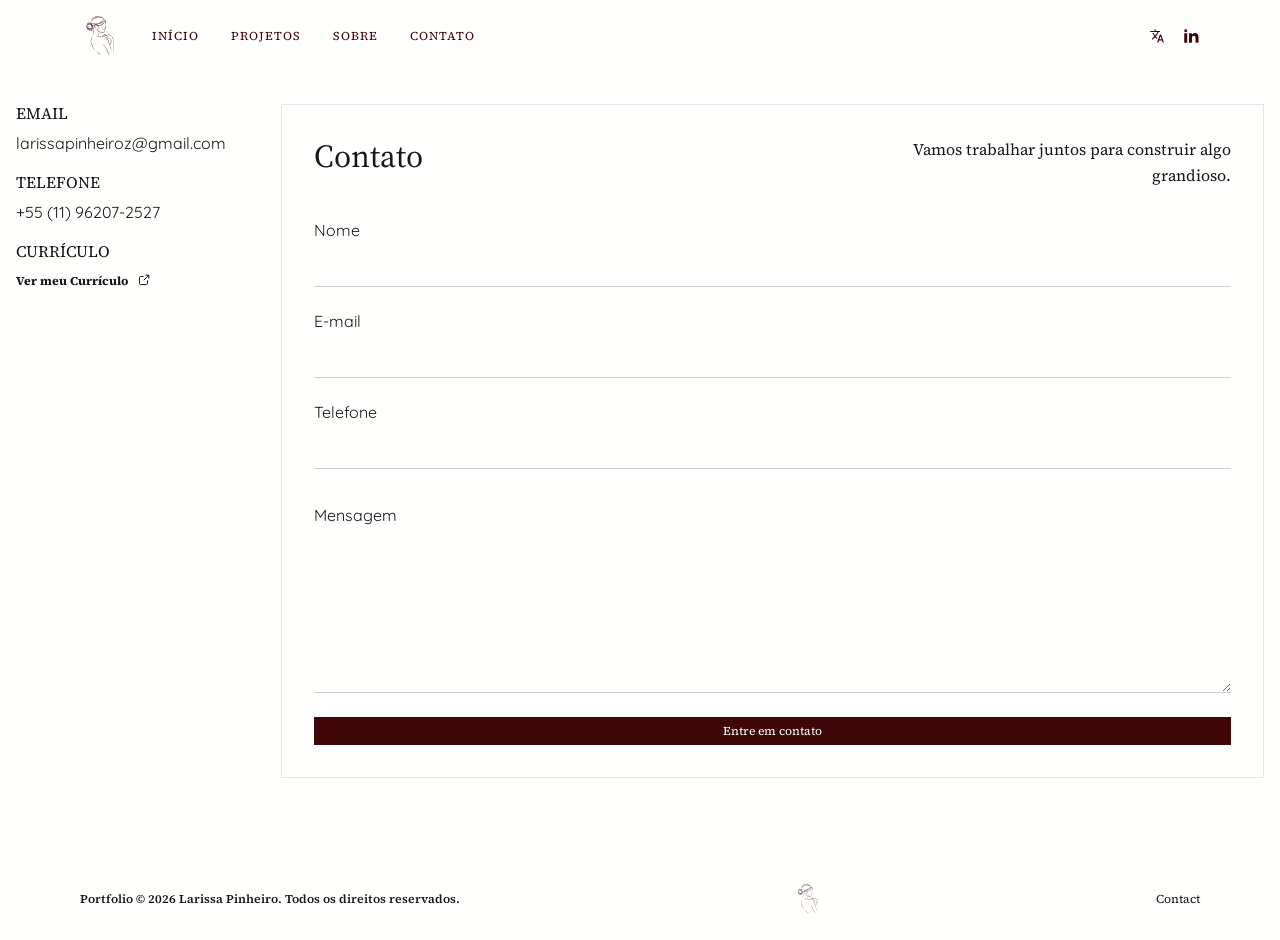
==== contato.html @ ab094ffb "adiciona novas paginas e tualiza projeto" ====
<!DOCTYPE html>
<html lang="pt-BR">
<head>
  <meta charset="UTF-8">
  <meta name="viewport" content="width=device-width, initial-scale=1.0">
  <title>Contato | Larissa Pinheiro</title>

  <!-- FONTS -->
  <link href="https://fonts.googleapis.com/css2?family=Source+Serif+Pro:wght@400;600;700&family=Quicksand:wght@400;600;700&display=swap" rel="stylesheet">

  <!-- CSS -->
  <link rel="stylesheet" href="css/style-base.css">
  <link rel="stylesheet" href="css/style-contato.css">
</head>

<body>

  <header class="header">
    <div class="header-left">
      <img src="assets/icons/woman.svg" alt="logo" class="logo">

      <nav class="menu">
        <a href="index.html">Início</a>
        <a href="index.html#projetos">Projetos</a>
        <a href="sobre.html">Sobre</a>
        <a href="contato.html">Contato</a>
      </nav>
    </div>

    <div class="header-right">
      <a href="index-en.html" aria-label="English">
        <img src="assets/icons/language.svg" alt="idioma">
      </a>

      <a href="https://www.linkedin.com/in/larissapinheiroz/" target="_blank" rel="noopener noreferrer" aria-label="LinkedIn">
        <img src="assets/icons/linkedin.svg" alt="linkedin">
      </a>
    </div>
  </header>

  <main>
    <section class="section contato">
      <div class="container contato-layout">

        <!-- COLUNA ESQUERDA -->
        <div class="contato-info">
          <div class="contato-item">
            <h2>Email</h2>
            <p>larissapinheiroz@gmail.com</p>
          </div>

          <div class="contato-item">
            <h2>Telefone</h2>
            <p>+55 (11) 96207-2527</p>
          </div>

          <div class="contato-item">
            <h2>Currículo</h2>

            <a href="assets/docs/curriculo-larissa-pinheiro.pdf" target="_blank" rel="noopener noreferrer" class="curriculo-link">
              <span>Ver meu Currículo</span>
              <img src="assets/icons/external-link.svg" alt="">
            </a>
          </div>
        </div>

        <!-- COLUNA DIREITA -->
        <div class="contato-form-wrap">
          <div class="contato-top">
            <h2>Contato</h2>
            <p>Vamos trabalhar juntos para construir algo grandioso.</p>
          </div>

          <form class="contato-form" action="#" method="post">
            <div class="field">
              <label for="nome">Nome</label>
              <input type="text" id="nome" name="nome">
            </div>

            <div class="field">
              <label for="email">E-mail</label>
              <input type="email" id="email" name="email">
            </div>

            <div class="field">
              <label for="telefone">Telefone</label>
              <input type="tel" id="telefone" name="telefone">
            </div>

            <div class="field field-message">
              <label for="mensagem">Mensagem</label>
              <textarea id="mensagem" name="mensagem"></textarea>
            </div>

            <button type="submit" class="contato-button">Entre em contato</button>
          </form>
        </div>

      </div>
    </section>
  </main>

  <footer class="footer">
    <div class="footer-left">
      Portfolio © 2026 Larissa Pinheiro. Todos os direitos reservados.
    </div>

    <div class="footer-center">
      <img src="assets/icons/woman.svg" alt="logo">
    </div>

    <div class="footer-right">
      Contact
    </div>
  </footer>

</body>
</html>
---- css/style-base.css ----
/* ===== RESET ===== */
* {
  margin: 0;
  padding: 0;
  box-sizing: border-box;
}

/* ===== BASE ===== */
html {
  scroll-behavior: smooth;
}

body {
  font-family: 'Source Serif Pro', serif;
  background-color: #FFFFFE;
  color: #181616;
}

img {
  display: block;
  max-width: 100%;
}

a {
  color: inherit;
  text-decoration: none;
}

/* ===== CONTAINER ===== */
.container {
  max-width: 1280px;
  margin: 0 auto;
  padding: 0 16px;
}

/* ===== TYPOGRAPHY ===== */
h1,
h2,
h3 {
  font-family: 'Source Serif Pro', serif;
  font-weight: 400;
  color: #181616;
}

h1 {
  font-size: 32px;
  line-height: 1.15;
}

h2 {
  font-size: 32px;
  line-height: 1.2;
  margin-bottom: 16px;
}

h3 {
  font-size: 20px;
  line-height: 1.2;
  margin-bottom: 8px;
}

p {
  font-family: 'Quicksand', sans-serif;
  font-size: 16px;
  line-height: 1.6;
  color: #364153;
  max-width: 700px;
}

strong {
  font-weight: 700;
}

/* ===== SECTIONS ===== */
.section {
  padding: 80px 0;
}

.section-header {
  display: flex;
  flex-direction: column;
  gap: 16px;
  margin-bottom: 32px;
}

/* ===== HEADER ===== */
.header {
  display: flex;
  justify-content: space-between;
  align-items: center;
  padding: 16px 80px;
  background: #FFFFFE;
}

.header-left {
  display: flex;
  align-items: center;
  gap: 32px;
}

.logo {
  width: 40px;
}

.menu {
  display: flex;
  gap: 32px;
}

.menu a {
  font-family: 'Source Serif Pro', serif;
  font-size: 12px;
  font-weight: 400;
  text-transform: uppercase;
  letter-spacing: 1px;
  color: #400708;
}

.header-right {
  display: flex;
  align-items: center;
  gap: 16px;
}

.header-right img {
  width: 18px;
  cursor: pointer;
}

/* ===== FOOTER ===== */
.footer {
  display: flex;
  justify-content: space-between;
  align-items: center;
  padding: 16px 80px;
  height: 82px;
  background: #FFFFFE;
}

.footer-left {
  font-size: 12px;
  font-weight: 600;
  color: #181616;
}

.footer-center img {
  width: 30px;
  opacity: 0.8;
}

.footer-right {
  font-size: 12px;
  color: #181616;
  cursor: pointer;
}
---- css/style-contato.css ----
/* ===== CONTATO ===== */

.contato {
  padding: 32px 0 80px;
}

.contato-layout {
  display: flex;
  justify-content: space-between;
  align-items: flex-start;
  gap: 48px;
}

/* COLUNA ESQUERDA */

.contato-info {
  width: 217px;
  display: flex;
  flex-direction: column;
  gap: 16px;
  padding-right: 48px;
}

.contato-item {
  display: flex;
  flex-direction: column;
  gap: 8px;
}

.contato-item h2 {
  font-family: 'Source Serif Pro', serif;
  font-size: 16px;
  font-weight: 400;
  text-transform: uppercase;
  margin: 0;
}

.contato-item p {
  font-family: 'Quicksand', sans-serif;
  font-size: 16px;
  font-weight: 400;
  color: #181616;
  margin: 0;
}

/* LINK DO CURRÍCULO */

.curriculo-link {
  display: inline-flex;
  align-items: center;
  gap: 8px;
  width: fit-content;
  padding-top: 4px;
}

.curriculo-link span {
  font-family: 'Source Serif Pro', serif;
  font-size: 12px;
  font-weight: 700;
  color: #181616;
}

.curriculo-link img {
  width: 15px;
  height: 15px;
  display: block;
}

/* COLUNA DIREITA */

.contato-form-wrap {
  flex: 1;
  min-width: 0;
}

.contato-top {
  display: flex;
  justify-content: space-between;
  align-items: flex-start;
  gap: 16px;
  margin-bottom: 32px;
}

.contato-top h2 {
  font-size: 32px;
  margin: 0;
}

.contato-top p {
  font-family: 'Source Serif Pro', serif;
  font-size: 16px;
  font-weight: 400;
  color: #181616;
  margin: 0;
  text-align: right;
  max-width: 360px;
}

/* FORM */

.contato-form {
  display: flex;
  flex-direction: column;
  gap: 24px;
  width: 100%;
}

.field {
  display: flex;
  flex-direction: column;
  gap: 8px;
}

.field label {
  font-family: 'Quicksand', sans-serif;
  font-size: 16px;
  font-weight: 400;
  color: #181616;
}

.field input,
.field textarea {
  width: 100%;
  border: 0;
  border-bottom: 1px solid #D0D0D0;
  outline: none;
  background: transparent;
  font-family: 'Quicksand', sans-serif;
  font-size: 16px;
  color: #181616;
  padding: 8px 0 10px;
}

.field textarea {
  min-height: 160px;
  resize: vertical;
}

.field-message {
  margin-top: 12px;
}

.contato-button {
  width: 100%;
  height: 28px;
  border: 0;
  background: #400708;
  color: #FFFFFE;
  font-family: 'Source Serif Pro', serif;
  font-size: 12px;
  font-weight: 400;
  cursor: pointer;
}
 
.contato-form-wrap {
  flex: 1;
  min-width: 0;

  border: 1px solid #E6E6E6; /* borda leve */
  padding: 32px;
}

/* RESPONSIVO */

@media (max-width: 1100px) {
  .contato-layout {
    flex-direction: column;
  }

  .contato-info {
    width: 100%;
    padding-right: 0;
  }

  .contato-form-wrap {
    width: 100%;
  }

  .contato-top {
    flex-direction: column;
  }

  .contato-top p {
    text-align: left;
    max-width: 100%;
  }
}
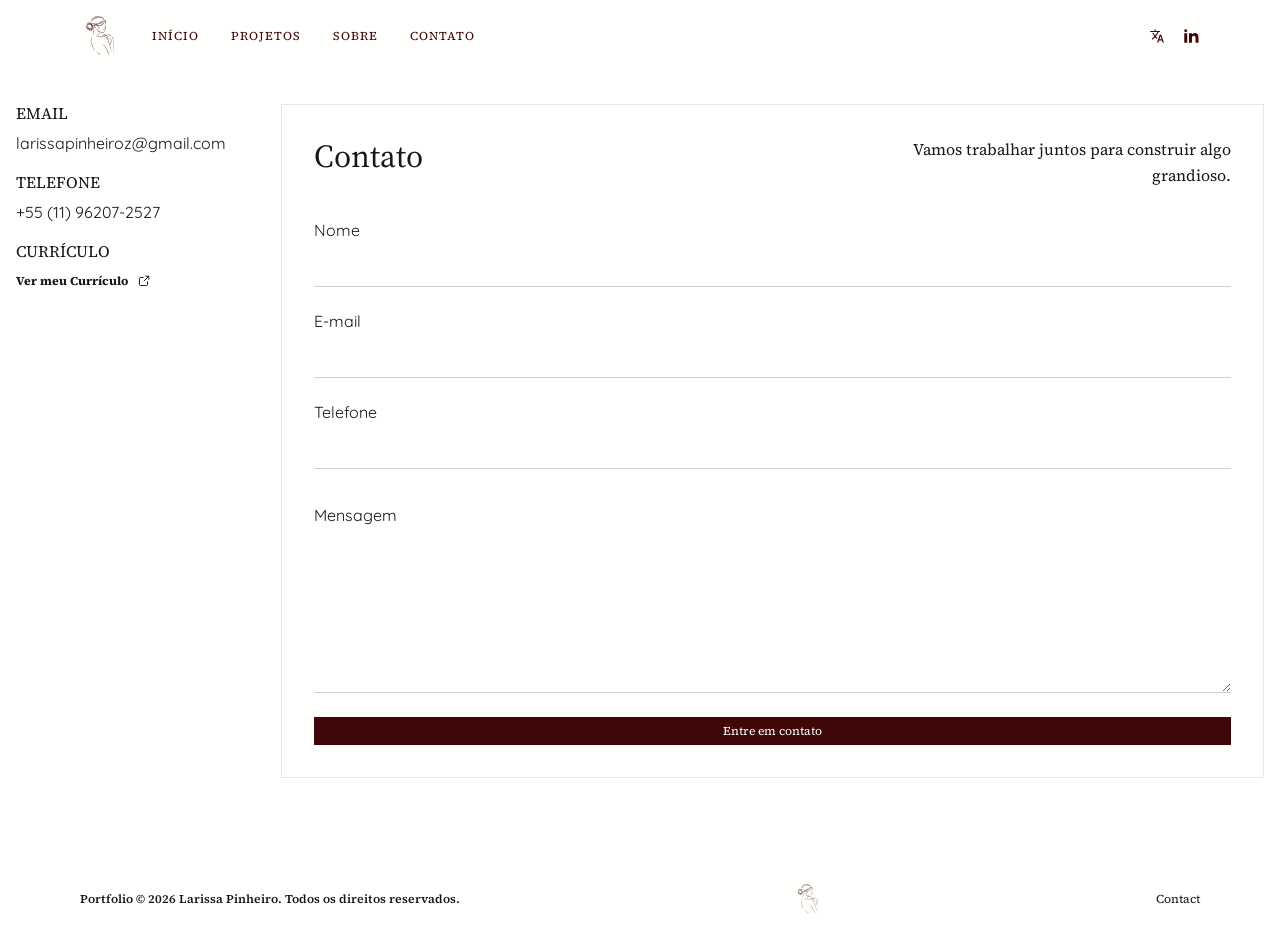
==== commit e40a9bd1: "Rebuild site-wide editorial motion system and clean old animation code" ====
--- a/contato.html
+++ b/contato.html
@@ -114,5 +114,6 @@
     </div>
   </footer>
 
+  <script src="js/script.js"></script>
 </body>
-</html>+</html>
--- a/css/style-base.css
+++ b/css/style-base.css
@@ -14,6 +14,8 @@
   font-family: 'Source Serif Pro', serif;
   background-color: #FFFFFE;
   color: #181616;
+  -webkit-font-smoothing: antialiased;
+  text-rendering: optimizeLegibility;
 }
 
 img {
@@ -90,6 +92,10 @@
   align-items: center;
   padding: 16px 80px;
   background: #FFFFFE;
+  position: sticky;
+  top: 0;
+  z-index: 30;
+  transition: background-color 0.35s ease, box-shadow 0.35s ease, backdrop-filter 0.35s ease;
 }
 
 .header-left {
@@ -114,6 +120,12 @@
   text-transform: uppercase;
   letter-spacing: 1px;
   color: #400708;
+  transition: color 0.3s ease;
+}
+
+.menu a:hover,
+.menu a:focus-visible {
+  color: #6a1013;
 }
 
 .header-right {
@@ -125,6 +137,19 @@
 .header-right img {
   width: 18px;
   cursor: pointer;
+  transition: transform 0.3s ease, opacity 0.3s ease;
+}
+
+.header-right a:hover img,
+.header-right a:focus-visible img {
+  opacity: 0.9;
+  transform: translateY(-1px);
+}
+
+.header-scrolled {
+  background: rgba(255, 255, 254, 0.92);
+  backdrop-filter: blur(8px);
+  box-shadow: 0 6px 20px rgba(24, 22, 22, 0.08);
 }
 
 /* ===== FOOTER ===== */
@@ -152,4 +177,61 @@
   font-size: 12px;
   color: #181616;
   cursor: pointer;
-}+}
+
+/* ===== ANIMAÇÃO GLOBAL (editorial) ===== */
+.motion {
+  will-change: opacity, transform;
+}
+
+.has-motion .motion {
+  opacity: 0;
+  transform: translate3d(0, 22px, 0);
+  transition:
+    opacity 0.72s cubic-bezier(0.22, 1, 0.36, 1),
+    transform 0.72s cubic-bezier(0.22, 1, 0.36, 1);
+  transition-delay: var(--motion-delay, 0s);
+}
+
+.has-motion .motion.in-view {
+  opacity: 1;
+  transform: translate3d(0, 0, 0);
+}
+
+button,
+.prototype-button,
+.project-link,
+.sobre-link,
+.curriculo-link,
+.contato-button {
+  transition: transform 0.3s ease, opacity 0.3s ease, box-shadow 0.3s ease;
+}
+
+button:hover,
+.prototype-button:hover,
+.project-link:hover,
+.sobre-link:hover,
+.curriculo-link:hover,
+.contato-button:hover {
+  transform: translateY(-1px);
+}
+
+button:focus-visible,
+a:focus-visible {
+  outline: 1px solid #400708;
+  outline-offset: 2px;
+}
+
+@media (prefers-reduced-motion: reduce) {
+  html {
+    scroll-behavior: auto;
+  }
+
+  *,
+  *::before,
+  *::after {
+    animation-duration: 0.01ms !important;
+    animation-iteration-count: 1 !important;
+    transition-duration: 0.01ms !important;
+  }
+}
--- a/css/style-contato.css
+++ b/css/style-contato.css
@@ -51,6 +51,7 @@
   gap: 8px;
   width: fit-content;
   padding-top: 4px;
+  transition: transform 0.3s ease, opacity 0.3s ease;
 }
 
 .curriculo-link span {
@@ -64,6 +65,11 @@
   width: 15px;
   height: 15px;
   display: block;
+  transition: transform 0.3s ease;
+}
+
+.curriculo-link:hover img {
+  transform: translateX(2px);
 }
 
 /* COLUNA DIREITA */
@@ -129,6 +135,12 @@
   font-size: 16px;
   color: #181616;
   padding: 8px 0 10px;
+  transition: border-color 0.3s ease;
+}
+
+.field input:focus,
+.field textarea:focus {
+  border-bottom-color: #400708;
 }
 
 .field textarea {
@@ -150,6 +162,11 @@
   font-size: 12px;
   font-weight: 400;
   cursor: pointer;
+  transition: background-color 0.3s ease, transform 0.3s ease;
+}
+
+.contato-button:hover {
+  background: #5a0b0d;
 }
  
 .contato-form-wrap {
@@ -184,4 +201,4 @@
     text-align: left;
     max-width: 100%;
   }
-}+}
